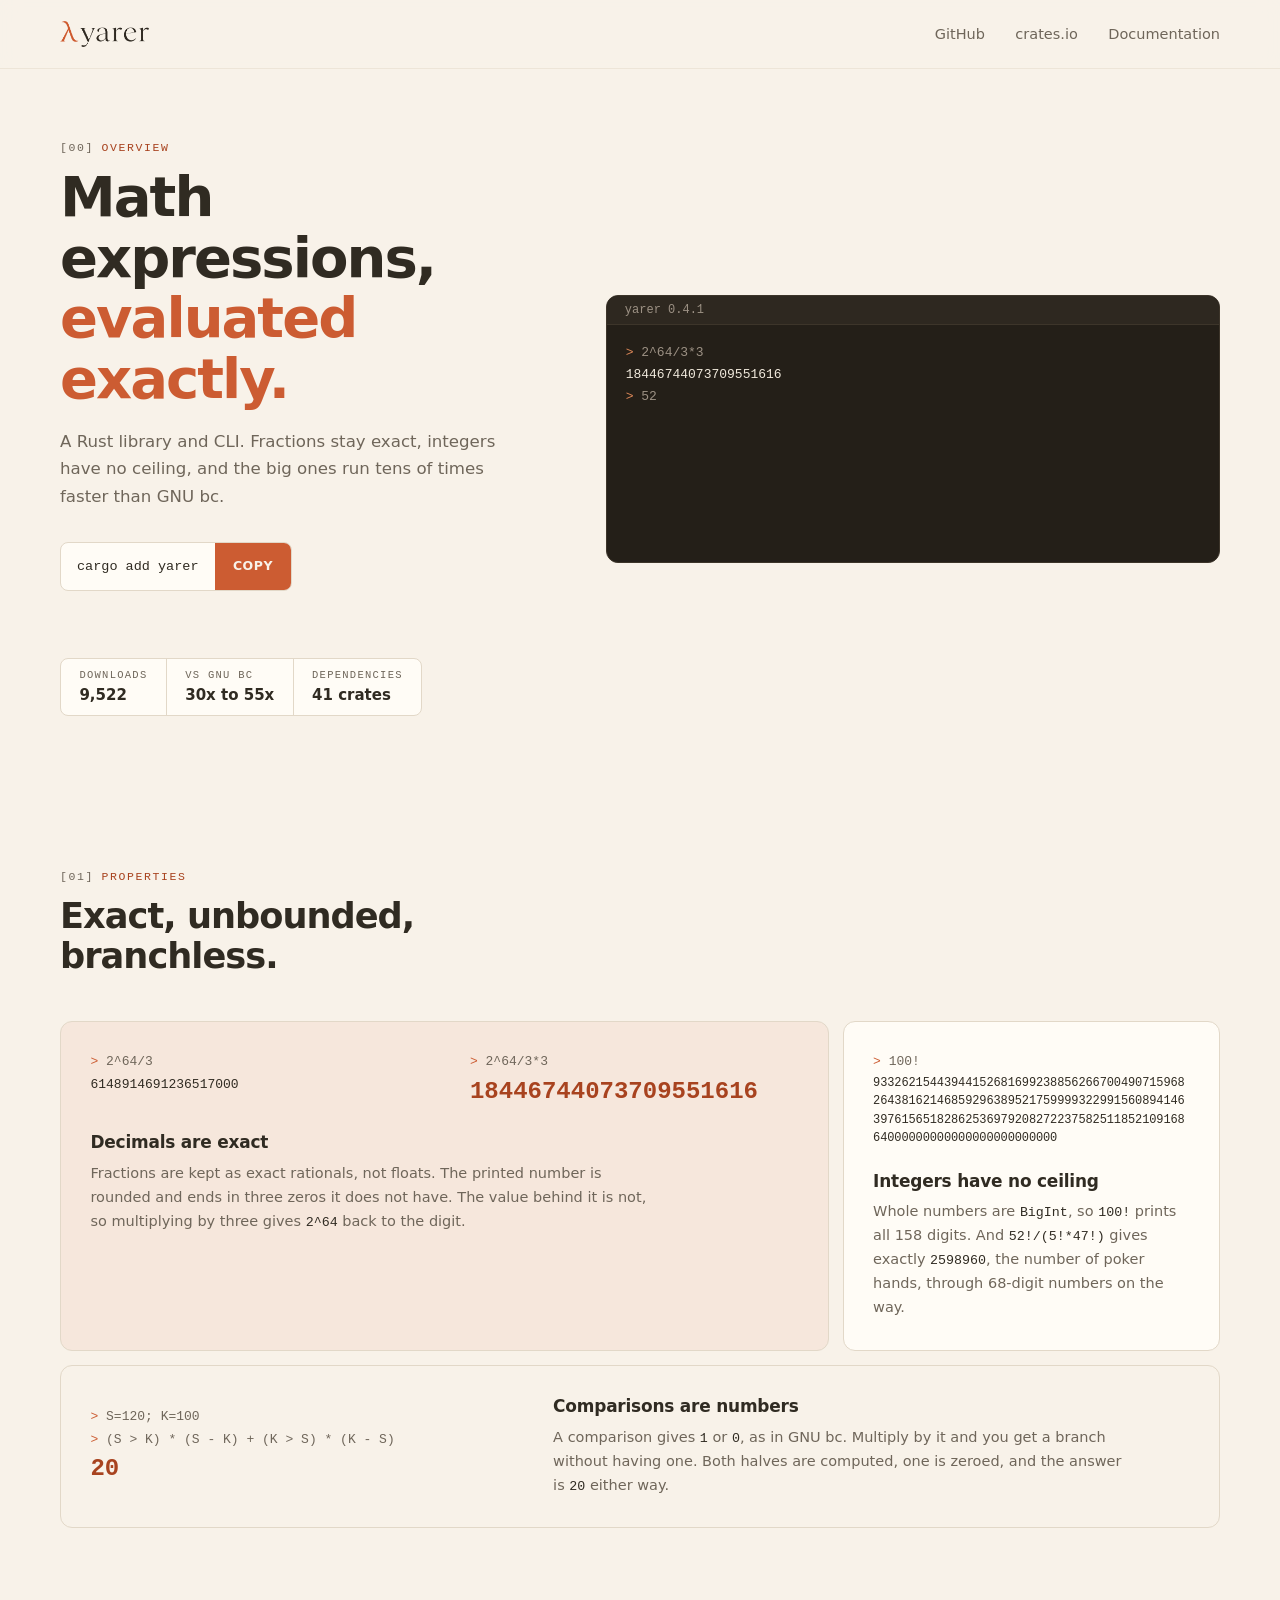
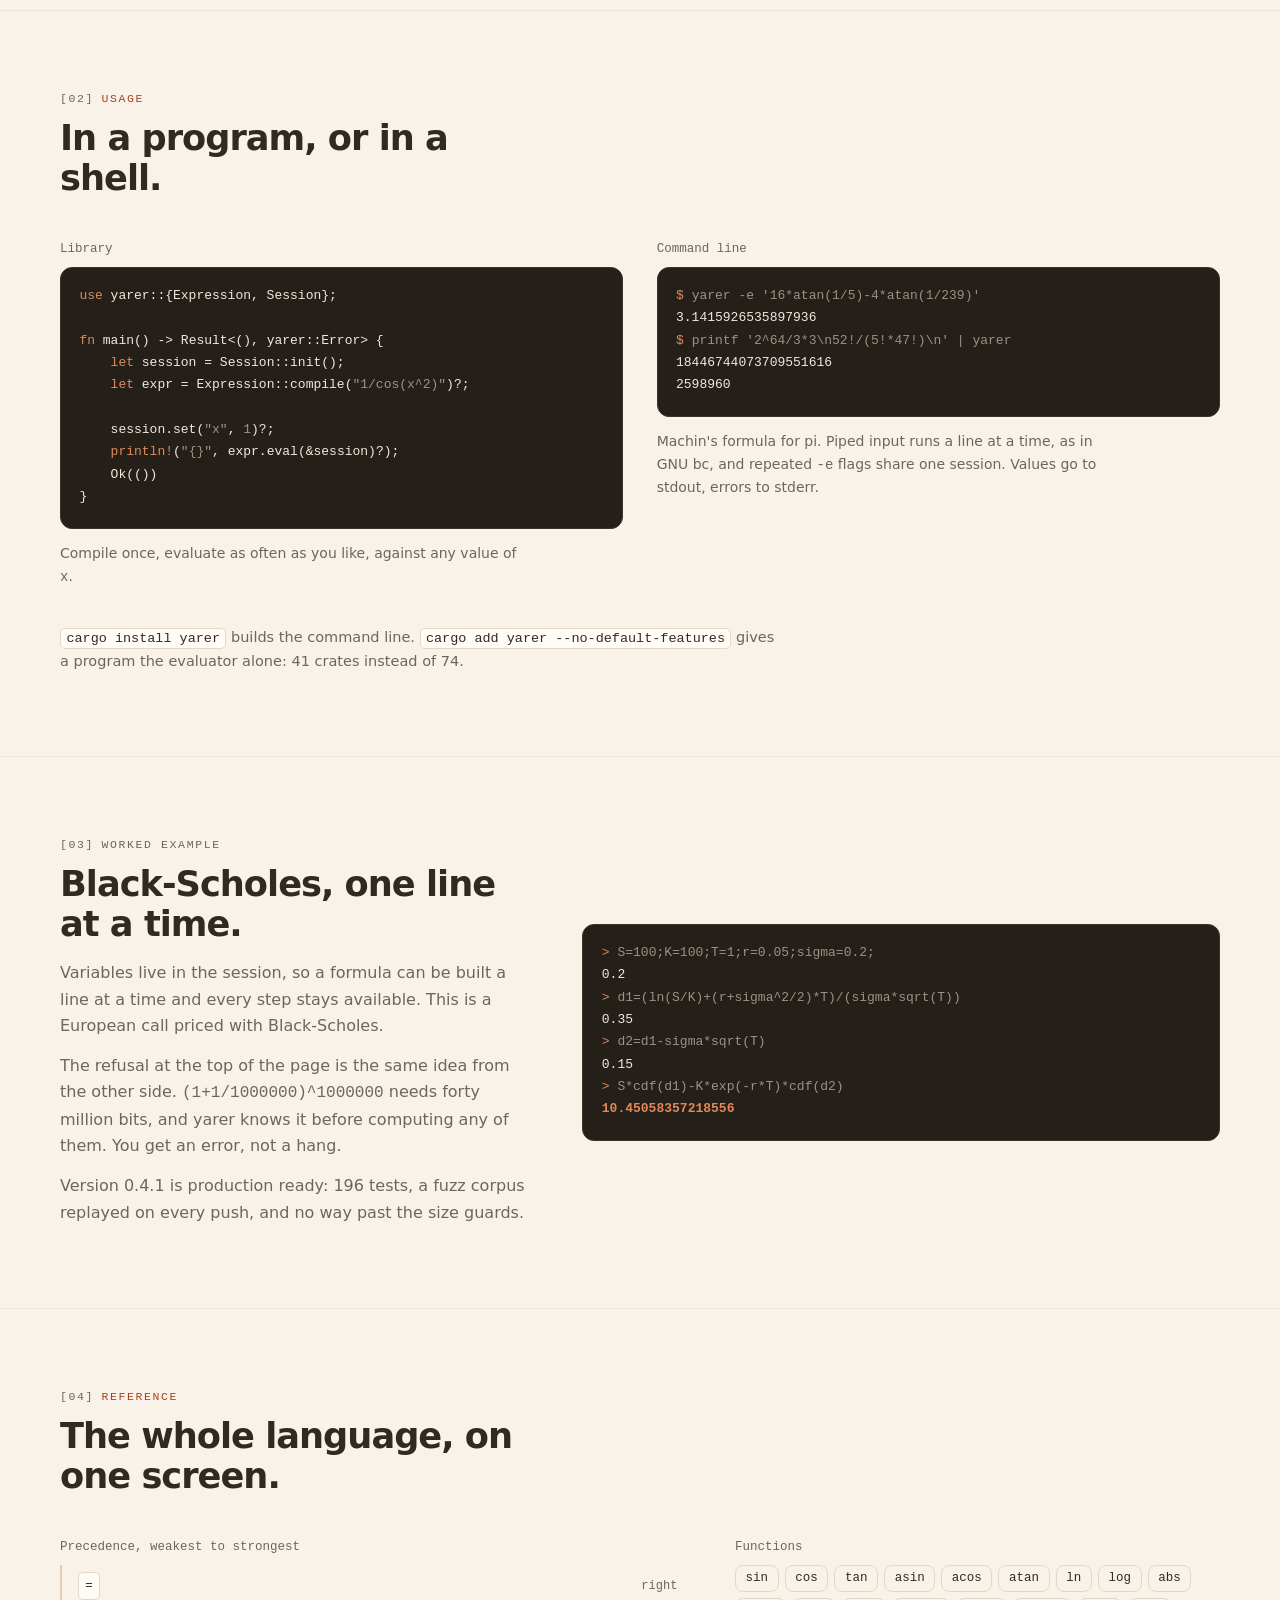
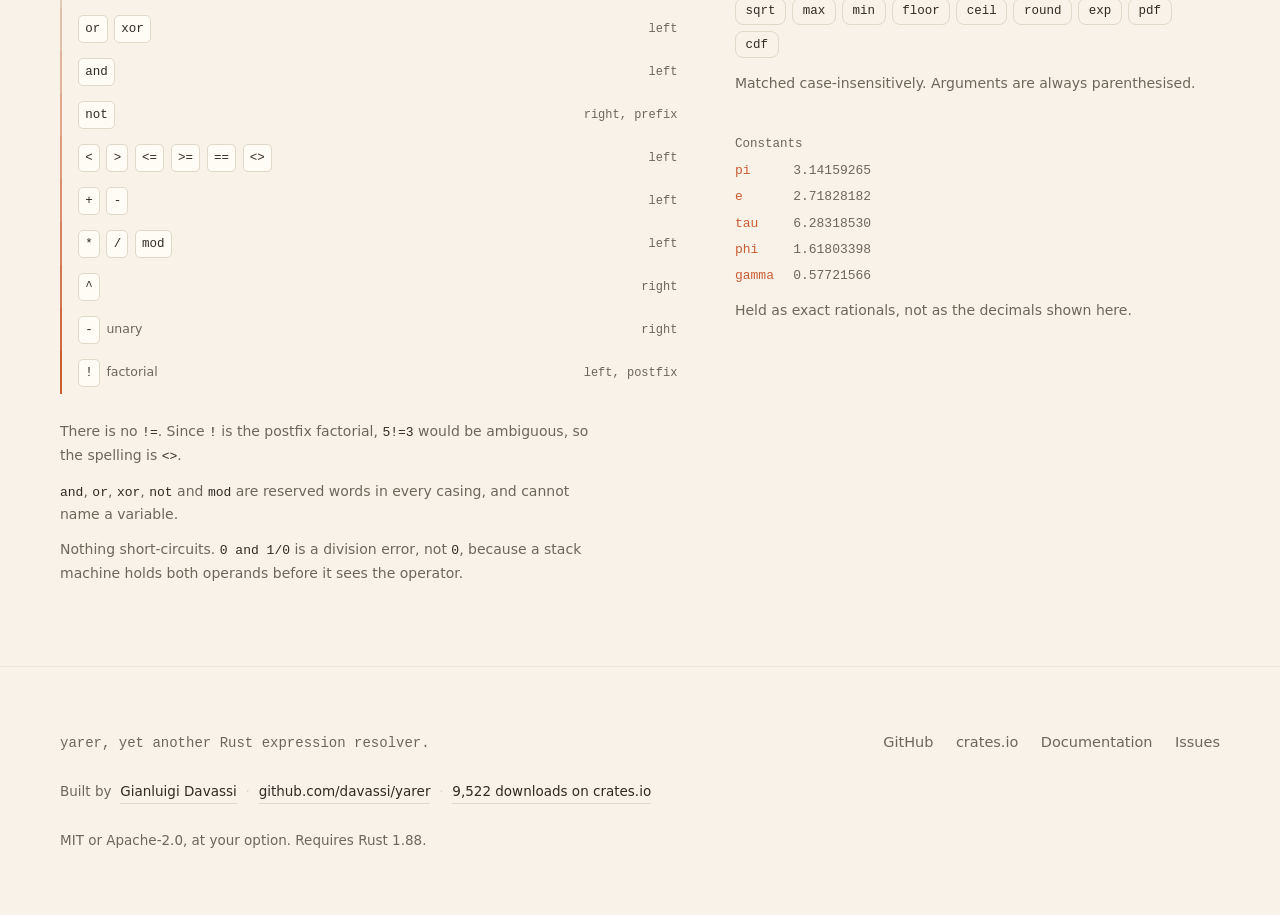
==== index.html @ 550a0038 "The landing page, on its own branch A single static page for yarer: no build step, no package manage" ====
<!doctype html>
<html lang="en">
<head>
<meta charset="utf-8">
<meta name="viewport" content="width=device-width, initial-scale=1">
<title>yarer - math expressions, evaluated exactly</title>
<meta name="description" content="yarer is a Rust library and CLI for evaluating mathematical expressions. Decimals are exact rationals, integers are unbounded, and every error carries the position of the token that broke.">
<meta name="color-scheme" content="light">

<link rel="canonical" href="https://davassi.github.io/yarer/">
<meta property="og:type" content="website">
<meta property="og:site_name" content="yarer">
<meta property="og:url" content="https://davassi.github.io/yarer/">
<meta property="og:title" content="yarer - math expressions, evaluated exactly">
<meta property="og:description" content="A Rust library and CLI for mathematical expressions. Exact rationals, unbounded integers, and tens of times faster than GNU bc on the big ones.">
<meta property="og:image" content="https://davassi.github.io/yarer/og.png">
<meta property="og:image:width" content="1200">
<meta property="og:image:height" content="630">
<meta property="og:image:alt" content="yarer: math expressions, evaluated exactly. A terminal showing 2^64/3*3 answering 18446744073709551616.">
<meta name="twitter:card" content="summary_large_image">
<meta name="twitter:image" content="https://davassi.github.io/yarer/og.png">

<link rel="icon" href="data:image/svg+xml,%3Csvg xmlns='http://www.w3.org/2000/svg' viewBox='0 0 32 32'%3E%3Crect width='32' height='32' rx='7' fill='%23f8f2e9'/%3E%3Ctext x='16' y='24' font-family='Georgia,serif' font-size='24' fill='%23cc5c32' text-anchor='middle'%3E%CE%BB%3C/text%3E%3C/svg%3E">
<link rel="stylesheet" href="style.css">
</head>
<body>

<a class="skip" href="#main">Skip to content</a>

<header class="nav">
  <div class="shell nav__inner">
    <a class="nav__mark" href="#main"><img src="[data-uri]" alt="yarer" width="327" height="96"></a>
    <nav class="nav__links" aria-label="Project links">
      <a href="https://github.com/davassi/yarer">GitHub</a>
      <a class="nav__crates" href="https://crates.io/crates/yarer">crates.io</a>
      <a href="https://docs.rs/yarer">Documentation</a>
    </nav>
  </div>
</header>

<main id="main">

  <!-- ── Hero: asymmetric split, copy left, live transcript right ───────── -->
  <section class="hero">
    <div class="shell hero__inner">
      <div class="hero__copy">
        <p class="eyebrow"><span class="eyebrow__i">[00]</span>Overview</p>
        <h1>Math expressions,<br><span class="h1__accent">evaluated exactly.</span></h1>
        <p class="lede">A Rust library and CLI. Fractions stay exact, integers have no ceiling,
          and the big ones run tens of times faster than GNU bc.</p>

        <div class="install">
          <code class="install__cmd" id="install-cmd">cargo add yarer</code>
          <button class="install__copy" type="button" data-copy="#install-cmd">Copy</button>
        </div>
        <p class="install__status" role="status" data-copy-status></p>

        <dl class="stats">
          <div class="stat">
            <dt>Downloads</dt>
            <dd>9,522</dd>
          </div>
          <div class="stat">
            <dt>vs GNU bc</dt>
            <dd>30x to 55x</dd>
          </div>
          <div class="stat">
            <dt>Dependencies</dt>
            <dd>41 crates</dd>
          </div>
        </dl>
      </div>

      <div class="hero__demo">
        <div class="term" data-term>
          <div class="term__bar">
            <span class="term__name">yarer 0.4.1</span>
            <button class="term__replay" type="button" data-term-replay hidden>Replay</button>
          </div>
          <pre class="term__body"><code
><span class="ln ln--in">2^64/3*3</span>
<span class="ln ln--out">18446744073709551616</span>
<span class="ln ln--in">52!/(5!*47!)</span>
<span class="ln ln--out">2598960</span>
<span class="ln ln--in">(1+1/1000000)^1000000</span>
<span class="ln ln--out ln--err">Eval error: the result would need about 40000000 bits, over the size limit of 1048576 bits</span>
<span class="ln ln--out">  (1+1/1000000)^1000000</span>
<span class="ln ln--out ln--caret">               ^</span></code></pre>
        </div>
      </div>
    </div>
  </section>

  <!-- ── Properties: asymmetric bento, 3 cells, 3 different treatments ──── -->
  <section class="band props">
    <div class="shell">
      <p class="eyebrow"><span class="eyebrow__i">[01]</span>Properties</p>
      <h2 class="h2">Exact, unbounded, branchless.</h2>

      <div class="bento">
        <article class="cell cell--wide">
          <div class="cell__display cell__display--split">
            <div>
              <span class="expr">2^64/3</span>
              <span class="ret">6148914691236517000</span>
            </div>
            <div>
              <span class="expr">2^64/3*3</span>
              <span class="ret ret--hit">18446744073709551616</span>
            </div>
          </div>
          <h3>Decimals are exact</h3>
          <p>Fractions are kept as exact rationals, not floats. The printed number is
            rounded and ends in three zeros it does not have. The value behind it is not, so
            multiplying by three gives <code>2^64</code> back to the digit.</p>
        </article>

        <article class="cell cell--digits">
          <div class="cell__display">
            <span class="expr">100!</span>
            <span class="ret ret--flow">93326215443944152681699238856266700490715968264381621468592963895217599993229915608941463976156518286253697920827223758251185210916864000000000000000000000000</span>
          </div>
          <h3>Integers have no ceiling</h3>
          <p>Whole numbers are <code>BigInt</code>, so <code>100!</code> prints all 158
            digits. And <code>52!/(5!*47!)</code> gives exactly <code>2598960</code>, the
            number of poker hands, through 68-digit numbers on the way.</p>
        </article>

        <article class="cell cell--mask">
          <div class="cell__display">
            <span class="expr">S=120; K=100</span>
            <span class="expr">(S &gt; K) * (S - K) + (K &gt; S) * (K - S)</span>
            <span class="ret ret--hit">20</span>
          </div>
          <div class="cell__text">
            <h3>Comparisons are numbers</h3>
            <p>A comparison gives <code>1</code> or <code>0</code>, as in GNU bc. Multiply by
              it and you get a branch without having one. Both halves are computed, one is
              zeroed, and the answer is <code>20</code> either way.</p>
          </div>
        </article>
      </div>
    </div>
  </section>

  <!-- ── Usage: two code panes, library and shell ───────────────────────── -->
  <section class="band use">
    <div class="shell">
      <p class="eyebrow"><span class="eyebrow__i">[02]</span>Usage</p>
      <h2 class="h2">In a program, or in a shell.</h2>

      <div class="panes">
        <div class="pane">
          <p class="pane__label">Library</p>
<pre class="code"><code><span class="k">use</span> yarer::{Expression, Session};

<span class="k">fn</span> <span class="fn">main</span>() -&gt; Result&lt;(), yarer::Error&gt; {
    <span class="k">let</span> session = Session::init();
    <span class="k">let</span> expr = Expression::compile(<span class="s">"1/cos(x^2)"</span>)?;

    session.set(<span class="s">"x"</span>, <span class="n">1</span>)?;
    <span class="m">println!</span>(<span class="s">"{}"</span>, expr.eval(&amp;session)?);
    Ok(())
}</code></pre>
          <p class="pane__note">Compile once, evaluate as often as you like, against any
            value of <code>x</code>.</p>
        </div>

        <div class="pane">
          <p class="pane__label">Command line</p>
<pre class="code code--shell"><code><span class="ln ln--cmd">yarer -e '16*atan(1/5)-4*atan(1/239)'</span>
<span class="ln ln--out">3.1415926535897936</span>
<span class="ln ln--cmd">printf '2^64/3*3\n52!/(5!*47!)\n' | yarer</span>
<span class="ln ln--out">18446744073709551616</span>
<span class="ln ln--out">2598960</span></code></pre>
          <p class="pane__note">Machin's formula for pi. Piped input runs a line at a time,
            as in GNU bc, and repeated <code>-e</code> flags share one session. Values go to
            stdout, errors to stderr.</p>
        </div>
      </div>

      <p class="use__install">
        <code>cargo install yarer</code> builds the command line.
        <code>cargo add yarer --no-default-features</code> gives a program the evaluator alone:
        41 crates instead of 74.
      </p>
    </div>
  </section>

  <!-- ── Proof: full-width band, one worked example ─────────────────────── -->
  <section class="band proof">
    <div class="shell proof__inner">
      <div class="proof__copy">
        <p class="eyebrow"><span class="eyebrow__i">[03]</span>Worked example</p>
        <h2 class="h2">Black-Scholes, one line at a time.</h2>
        <p>Variables live in the session, so a formula can be built a line at a time and
          every step stays available. This is a European call priced with Black-Scholes.</p>
        <p>The refusal at the top of the page is the same idea from the other side.
          <code>(1+1/1000000)^1000000</code> needs forty million bits, and yarer knows it
          before computing any of them. You get an error, not a hang.</p>
        <p>Version 0.4.1 is production ready: 196 tests, a fuzz corpus replayed on every push,
          and no way past the size guards.</p>
      </div>
<pre class="code code--term proof__term"><code><span class="ln ln--in ln--static">S=100;K=100;T=1;r=0.05;sigma=0.2;</span>
<span class="ln ln--out">0.2</span>
<span class="ln ln--in ln--static">d1=(ln(S/K)+(r+sigma^2/2)*T)/(sigma*sqrt(T))</span>
<span class="ln ln--out">0.35</span>
<span class="ln ln--in ln--static">d2=d1-sigma*sqrt(T)</span>
<span class="ln ln--out">0.15</span>
<span class="ln ln--in ln--static">S*cdf(d1)-K*exp(-r*T)*cdf(d2)</span>
<span class="ln ln--out ln--hit">10.45058357218556</span></code></pre>
    </div>
  </section>

  <!-- ── Reference: precedence ladder + glyph sets ──────────────────────── -->
  <section class="band ref">
    <div class="shell">
      <p class="eyebrow"><span class="eyebrow__i">[04]</span>Reference</p>
      <h2 class="h2">The whole language, on one screen.</h2>

      <div class="ref__grid">
        <div class="ref__ladder">
          <p class="pane__label">Precedence, weakest to strongest</p>
          <ol class="ladder">
            <li style="--t:.10"><span class="ops"><code>=</code></span><span class="assoc">right</span></li>
            <li style="--t:.20"><span class="ops"><code>or</code><code>xor</code></span><span class="assoc">left</span></li>
            <li style="--t:.30"><span class="ops"><code>and</code></span><span class="assoc">left</span></li>
            <li style="--t:.40"><span class="ops"><code>not</code></span><span class="assoc">right, prefix</span></li>
            <li style="--t:.50"><span class="ops"><code>&lt;</code><code>&gt;</code><code>&lt;=</code><code>&gt;=</code><code>==</code><code>&lt;&gt;</code></span><span class="assoc">left</span></li>
            <li style="--t:.60"><span class="ops"><code>+</code><code>-</code></span><span class="assoc">left</span></li>
            <li style="--t:.70"><span class="ops"><code>*</code><code>/</code><code>mod</code></span><span class="assoc">left</span></li>
            <li style="--t:.80"><span class="ops"><code>^</code></span><span class="assoc">right</span></li>
            <li style="--t:.90"><span class="ops"><code>-</code> <span class="ops__gloss">unary</span></span><span class="assoc">right</span></li>
            <li style="--t:1"><span class="ops"><code>!</code> <span class="ops__gloss">factorial</span></span><span class="assoc">left, postfix</span></li>
          </ol>
          <ul class="notes">
            <li>There is no <code>!=</code>. Since <code>!</code> is the postfix factorial,
              <code>5!=3</code> would be ambiguous, so the spelling is <code>&lt;&gt;</code>.</li>
            <li><code>and</code>, <code>or</code>, <code>xor</code>, <code>not</code> and
              <code>mod</code> are reserved words in every casing, and cannot name a variable.</li>
            <li>Nothing short-circuits. <code>0 and 1/0</code> is a division error, not
              <code>0</code>, because a stack machine holds both operands before it sees the
              operator.</li>
          </ul>
        </div>

        <div class="ref__sets">
          <div>
            <p class="pane__label">Functions</p>
            <ul class="chips">
              <li>sin</li><li>cos</li><li>tan</li><li>asin</li><li>acos</li><li>atan</li>
              <li>ln</li><li>log</li><li>abs</li><li>sqrt</li><li>max</li><li>min</li>
              <li>floor</li><li>ceil</li><li>round</li><li>exp</li><li>pdf</li><li>cdf</li>
            </ul>
            <p class="pane__note">Matched case-insensitively. Arguments are always parenthesised.</p>
          </div>
          <div>
            <p class="pane__label">Constants</p>
            <dl class="consts">
              <dt>pi</dt><dd>3.14159265</dd>
              <dt>e</dt><dd>2.71828182</dd>
              <dt>tau</dt><dd>6.28318530</dd>
              <dt>phi</dt><dd>1.61803398</dd>
              <dt>gamma</dt><dd>0.57721566</dd>
            </dl>
            <p class="pane__note">Held as exact rationals, not as the decimals shown here.</p>
          </div>
        </div>
      </div>
    </div>
  </section>

</main>

<footer class="foot">
  <div class="shell foot__inner">
    <p class="foot__lead">yarer, yet another Rust expression resolver.</p>
    <nav class="foot__links" aria-label="Footer links">
      <a href="https://github.com/davassi/yarer">GitHub</a>
      <a href="https://crates.io/crates/yarer">crates.io</a>
      <a href="https://docs.rs/yarer">Documentation</a>
      <a href="https://github.com/davassi/yarer/issues">Issues</a>
    </nav>
    <p class="foot__meta">
      Built by <a href="https://github.com/davassi" rel="author">Gianluigi Davassi</a>
      <span class="foot__dot" aria-hidden="true">&middot;</span>
      <a href="https://github.com/davassi/yarer">github.com/davassi/yarer</a>
      <span class="foot__dot" aria-hidden="true">&middot;</span>
      <a href="https://crates.io/crates/yarer">9,522 downloads on crates.io</a>
    </p>
    <p class="foot__legal">MIT or Apache-2.0, at your option. Requires Rust 1.88.</p>
  </div>
</footer>

<script src="repl.js" defer></script>
</body>
</html>
---- style.css ----
/* ==========================================================================
   yarer landing page
   Light, one accent, system typefaces. No build step, no network requests.
   The page commits to one look rather than following the reader's system: the
   terminal is meant to be the only dark surface on it, and that reading is
   lost the moment the page around it can go dark too.
   ========================================================================== */

:root {
  color-scheme: light;

  /* Taken from the wordmark, not chosen next to it: the cream, the ink and the
     orange below are the three colours sampled out of the logo file. */
  --bg:        #f8f2e9;
  --surface:   #fffcf6;
  --surface-2: #f0e9dc;
  --line:      #e2d8c8;
  --line-soft: #ede5d8;
  --ink:       #302b22;
  --ink-2:     #6f665a;

  /* The lambda's orange reaches 3.6:1 on that cream. That is enough for display
     type and for a mark, and not enough for anything set small, so small accent
     text uses a darkened version of the same hue at 5.4:1 instead. */
  --accent:      #cc5c32;
  --accent-text: #a8431f;
  --accent-ink:  #f8f2e9;
  --accent-wash: rgb(204 92 50 / .07);

  /* The terminal is the one dark island on a light page. It keeps its own set
     of the same token names, scoped to the blocks below, so every rule that
     already reads var(--ink) or var(--accent) follows it in without being
     rewritten. Inside a terminal the accent is warm rather than red: red type
     on a dark ground is hard to read, and the two never appear together. */
  --term-bg:     #241f18;
  --term-bar:    #2e2820;
  --term-line:   #3d352a;
  --term-ink:    #f0e9dc;
  --term-ink-2:  #9c9184;
  --term-accent: #e08a5a;

  /* One radius rule for the page: panels 12px, controls 8px. Nothing else. */
  --r-panel:   12px;
  --r-control: 8px;

  --sans: ui-sans-serif, system-ui, -apple-system, "Segoe UI", Roboto,
          "Helvetica Neue", Arial, sans-serif;
  --mono: ui-monospace, SFMono-Regular, "SF Mono", "JetBrains Mono",
          "Fira Code", Menlo, Consolas, "Liberation Mono", monospace;

  --nav-h: 68px;
}

/* Scoped inversion. Redefining the page tokens on these blocks is what makes
   every rule inside them dark without a single one of them naming a colour. */
.term,
.code {
  --surface:   var(--term-bg);
  --surface-2: var(--term-bar);
  --line:      var(--term-line);
  --line-soft: var(--term-line);
  --ink:       var(--term-ink);
  --ink-2:     var(--term-ink-2);
  --accent:      var(--term-accent);
  --accent-text: var(--term-accent);
}

*, *::before, *::after { box-sizing: border-box; }

html { -webkit-text-size-adjust: 100%; }

body {
  margin: 0;
  background: var(--bg);
  color: var(--ink);
  font: 400 16px/1.65 var(--sans);
  -webkit-font-smoothing: antialiased;
  text-rendering: optimizeLegibility;
}

a { color: inherit; }

code { font-family: var(--mono); }

:focus-visible {
  outline: 2px solid var(--accent);
  outline-offset: 3px;
  border-radius: 3px;
}

.skip {
  position: absolute;
  left: -9999px;
  top: 0;
  z-index: 10;
  padding: .7rem 1rem;
  background: var(--accent-text);
  color: var(--accent-ink);
  font: 600 14px/1 var(--sans);
  text-decoration: none;
}
.skip:focus { left: 0; }

.shell {
  width: min(1160px, 100% - 2 * clamp(20px, 5vw, 48px));
  margin-inline: auto;
}

/* ── Navigation ───────────────────────────────────────────────────────────
   One line at every width, capped well under the 80px ceiling. */

.nav {
  position: sticky;
  top: 0;
  z-index: 5;
  background: color-mix(in srgb, var(--bg) 88%, transparent);
  backdrop-filter: blur(10px);
  border-bottom: 1px solid var(--line-soft);
}

.nav__inner {
  height: var(--nav-h);
  display: flex;
  align-items: center;
  justify-content: space-between;
  gap: 1.5rem;
}

/* The wordmark, inline as a 3KB indexed PNG rather than a request. Rendered at
   three times its display height so it stays sharp on a dense screen, and the
   only image on the page. */
.nav__mark {
  display: inline-flex;
  align-items: center;
  text-decoration: none;
}
.nav__mark img {
  display: block;
  height: 26px;
  width: auto;
}

.nav__links {
  display: flex;
  gap: clamp(.9rem, 2.4vw, 1.9rem);
  font: 400 14.5px/1 var(--sans);
  white-space: nowrap;
}

.nav__links a {
  color: var(--ink-2);
  text-decoration: none;
  transition: color .18s ease;
}
.nav__links a:hover { color: var(--ink); }

/* ── Hero ─────────────────────────────────────────────────────────────────
   Asymmetric split: the argument on the left, the proof of it on the right. */

.hero { padding-block: clamp(40px, 5.4vw, 68px) clamp(48px, 6.4vw, 84px); }

.hero__inner {
  display: grid;
  gap: clamp(36px, 5vw, 64px);
  align-items: center;
  grid-template-columns: minmax(0, 1fr);
}

.hero h1 {
  margin: 0;
  font: 600 clamp(2.1rem, 5.2vw, 3.5rem)/1.08 var(--sans);
  letter-spacing: -.035em;
}

.lede {
  margin: 1.15rem 0 0;
  max-width: 44ch;
  color: var(--ink-2);
  font-size: clamp(1rem, 1.3vw, 1.12rem);
}

.install {
  display: inline-flex;
  align-items: stretch;
  margin-top: 2rem;
  background: var(--surface);
  border: 1px solid var(--line);
  border-radius: var(--r-control);
  overflow: hidden;
}

.install__cmd {
  display: flex;
  align-items: center;
  padding: .78rem 1rem;
  font-size: 13.5px;
  white-space: nowrap;
}

.install__copy {
  border: 0;
  padding: 0 1.15rem;
  background: var(--accent);
  color: var(--accent-ink);
  font: 600 12.5px/1 var(--sans);
  letter-spacing: .04em;
  text-transform: uppercase;
  cursor: pointer;
  transition: filter .18s ease;
}
.install__copy:hover { filter: brightness(1.08); }
.install__copy:active { transform: translateY(1px); }

.install__status {
  min-height: 1.4em;
  margin: .55rem 0 0;
  color: var(--ink-2);
  font-size: 13px;
}

/* ── Terminal ─────────────────────────────────────────────────────────────
   Real text in a <pre>, not an image and not a mock: every output below was
   produced by the yarer 0.3.0 binary. See README for how to re-capture. */

/* Three numbers under the install line. Label above value, the way the
   reference site sets its own, so the eye reads the category first. */
.stats {
  display: flex;
  flex-wrap: wrap;
  gap: 0;
  margin: clamp(28px, 3.4vw, 40px) 0 0;
  border: 1px solid var(--line);
  border-radius: var(--r-control);
  overflow: hidden;
  width: fit-content;
  background: var(--surface);
}
.stat { padding: .7rem 1.15rem .75rem; border-left: 1px solid var(--line); }
.stat:first-child { border-left: 0; }
.stat dt {
  font: 500 10.5px/1 var(--mono);
  letter-spacing: .12em;
  text-transform: uppercase;
  color: var(--ink-2);
}
.stat dd { margin: .42rem 0 0; font: 600 15px/1 var(--sans); color: var(--ink); }

.term {
  border: 1px solid var(--line);
  border-radius: var(--r-panel);
  background: var(--surface);
  overflow: hidden;
}

.term__bar {
  display: flex;
  align-items: center;
  justify-content: space-between;
  gap: 1rem;
  padding: .5rem .75rem .5rem 1.1rem;
  background: var(--surface-2);
  border-bottom: 1px solid var(--line-soft);
}

.term__name {
  font: 400 12px/1 var(--mono);
  color: var(--ink-2);
}

.term__replay {
  border: 1px solid var(--line);
  border-radius: var(--r-control);
  padding: .35rem .7rem;
  background: transparent;
  color: var(--ink-2);
  font: 500 11.5px/1 var(--sans);
  letter-spacing: .03em;
  cursor: pointer;
  transition: color .18s ease, border-color .18s ease;
}
.term__replay:hover { color: var(--ink); border-color: var(--ink-2); }

.term__body,
.code {
  margin: 0;
  padding: 1.05rem 1.15rem 1.2rem;
  font: 400 13px/1.72 var(--mono);
  overflow-wrap: anywhere;
}

/* Inside a <pre> the newline between two line spans is preserved and renders
   as a second break on top of the one each block-level .ln already produces.
   Handing whitespace control down one level fixes it: between block boxes a
   whitespace-only text node produces no line box at all, while pre-wrap on the
   line itself keeps the leading spaces the caret diagram depends on and still
   lets a long line wrap, which plain `pre` would not. */
.term__body,
.code--term,
.code--shell { white-space: normal; }

.ln { display: block; white-space: pre-wrap; }
.ln--in { color: var(--ink-2); }
.ln--in::before { content: "> "; color: var(--accent); }
.ln--out { color: var(--ink); }

/* A shell block is a level up from the REPL: the sigil says which prompt the
   reader is looking at, and nothing else changes. */
.ln--cmd { color: var(--ink-2); }
.ln--cmd::before { content: "$ "; color: var(--accent); }

/* A diagnostic is one unit — message, echo, caret — so the message takes the
   same accent the caret already had rather than a second hue the page does
   not otherwise own. Weight is what separates it from an answer worth
   pointing at. */
.ln--err { color: var(--accent); }
.ln--caret,
.ln--hit { color: var(--accent); font-weight: 600; }

/* Typing mechanics. Untyped text keeps its box (visibility, not display), so
   the terminal's height is constant by construction: no measurement, no CLS,
   and no JavaScript at all still leaves the full transcript readable. */
.ln.is-hidden { visibility: hidden; }
.term.is-playing .ln .rest { visibility: hidden; }

.ln.is-typing .typed::after {
  content: "";
  display: inline-block;
  width: 0;                    /* zero-width: the caret is drawn by a shadow, */
  height: 1em;                 /* so it can never reflow the line it sits in */
  vertical-align: -.16em;
  box-shadow: .3em 0 0 0 var(--accent);
  animation: caret 1s steps(1) infinite;
}

@keyframes caret { 0%, 50% { opacity: 1; } 50.01%, 100% { opacity: 0; } }

/* ── Section rhythm ───────────────────────────────────────────────────────
   Hairlines separate sections, never individual rows. */

.band { padding-block: clamp(52px, 6.4vw, 92px); }
.band + .band { border-top: 1px solid var(--line-soft); }

/* Section eyebrows. The bracketed index is a reading aid rather than
   decoration: it tells a reader how far down a long single page they are
   without making them look at a scrollbar. */
.eyebrow {
  margin: 0 0 .85rem;
  font: 500 11.5px/1 var(--mono);
  letter-spacing: .14em;
  text-transform: uppercase;
  color: var(--accent-text);
}
.eyebrow__i { color: var(--ink-2); margin-right: .65em; }

.h1__accent { color: var(--accent); }

.h2 {
  margin: 0 0 clamp(28px, 3.5vw, 48px);
  font: 600 clamp(1.5rem, 3.1vw, 2.2rem)/1.14 var(--sans);
  letter-spacing: -.028em;
  max-width: 20ch;
}

.pane__label {
  margin: 0 0 .7rem;
  color: var(--ink-2);
  font: 400 12.5px/1 var(--mono);
}

.pane__note {
  margin: .85rem 0 0;
  max-width: 52ch;
  color: var(--ink-2);
  font-size: 14px;
  line-height: 1.6;
}

/* ── Properties bento ─────────────────────────────────────────────────────
   Three items, three cells, three distinct treatments. Nothing repeats. */

/* Every track below is minmax(0, ...) rather than a bare fr. `1fr` expands to
   minmax(auto, 1fr), and that `auto` floor is the content's min-content width:
   a 111-digit integer and an unbroken line of Rust have no break opportunity,
   so they push the track past the viewport and defeat both the overflow-x on
   the <pre> and the narrow-viewport rules further down. Flooring the track at
   zero is what lets those two mechanisms do their job. */
.bento {
  display: grid;
  gap: 14px;
  grid-template-columns: repeat(3, minmax(0, 1fr));
}

.cell {
  border: 1px solid var(--line);
  border-radius: var(--r-panel);
  padding: clamp(20px, 2.3vw, 30px);
}

.cell--wide   { grid-column: 1 / 3; background: var(--accent-wash); }
.cell--digits { grid-column: 3 / 4; background: var(--surface); }
.cell--mask   { grid-column: 1 / 4; }

.cell h3 {
  margin: 1.35rem 0 .55rem;
  font: 600 1.06rem/1.3 var(--sans);
  letter-spacing: -.012em;
}

.cell p {
  margin: 0;
  max-width: 62ch;
  color: var(--ink-2);
  font-size: 14.5px;
}

.cell p code {
  color: var(--ink);
  font-size: .92em;
}

.cell__display {
  font: 400 13px/1.7 var(--mono);
  overflow-wrap: anywhere;      /* the long integer has to be allowed to break */
}

.cell__display--split {
  display: grid;
  gap: 1.1rem clamp(20px, 4vw, 56px);
  grid-template-columns: repeat(auto-fit, minmax(min(220px, 100%), 1fr));
}

.expr, .ret { display: block; }
.expr { color: var(--ink-2); }
.expr::before { content: "> "; color: var(--accent); }
.ret { color: var(--ink); }
.ret--hit { color: var(--accent-text); font-size: 1.5rem; font-weight: 600; line-height: 1.5; }
.ret--flow { color: var(--ink); font-size: 12px; line-height: 1.55; letter-spacing: -.01em; }

/* Two columns need two children. The heading and its body are wrapped so the
   text travels as one block, otherwise the paragraph becomes a third grid item
   and drops onto a row of its own underneath the display. */
.cell--mask { display: grid; gap: clamp(20px, 3vw, 44px);
              grid-template-columns: minmax(0, 1fr); }

.cell__text h3 { margin-top: 0; }

/* ── Usage panes ──────────────────────────────────────────────────────────
   Side-by-side code, a layout family used exactly once on the page. */

.panes {
  display: grid;
  gap: clamp(20px, 2.6vw, 34px);
  grid-template-columns: minmax(0, 1fr);
}

.code {
  background: var(--surface);
  border: 1px solid var(--line);
  border-radius: var(--r-panel);
  overflow-x: auto;
  color: var(--ink);
}

.code--term,
.code--shell { overflow-wrap: anywhere; }

/* Two tokens only. Anything more turns a code sample into a colour test. */
.k, .m { color: var(--accent); }
.s, .n { color: var(--ink-2); }
.fn    { color: var(--ink); }

.use__install {
  margin: clamp(24px, 3vw, 38px) 0 0;
  max-width: 78ch;
  color: var(--ink-2);
  font-size: 14.5px;
}
.use__install code {
  color: var(--ink);
  font-size: .93em;
  padding: .12em .4em;
  background: var(--surface);
  border: 1px solid var(--line);
  border-radius: 5px;
}

/* ── Worked example ───────────────────────────────────────────────────────
   Full-width band, prose beside a single unbroken session. */

.proof__inner { display: grid; gap: clamp(28px, 4vw, 56px); align-items: center;
                grid-template-columns: minmax(0, 1fr); }
.proof__copy p { margin: 0 0 .85rem; max-width: 46ch; color: var(--ink-2); }
.proof__copy p:last-child { margin-bottom: 0; }
.proof__copy .h2 { margin-bottom: 1rem; }
.proof__term { align-self: center; }

/* ── Reference ────────────────────────────────────────────────────────────
   A precedence ladder, not a ten-row table with a hairline under every row.
   The left rail deepens toward the accent as binding gets tighter. */

.ref__grid { display: grid; gap: clamp(36px, 4.5vw, 68px);
              grid-template-columns: minmax(0, 1fr); }

.ladder { list-style: none; margin: 0; padding: 0; }

.ladder li {
  display: flex;
  align-items: center;
  justify-content: space-between;
  gap: 1.2rem;
  padding: .48rem 0 .48rem 1rem;
  border-left: 2px solid var(--line);
  border-left-color: color-mix(in oklab,
                     var(--accent) calc(var(--t) * 100%), var(--line));
}

.ops { display: flex; flex-wrap: wrap; align-items: baseline; gap: .4rem; }

.ops code {
  padding: .2em .5em;
  background: var(--surface);
  border: 1px solid var(--line);
  border-radius: 5px;
  font-size: 12.5px;
}

.ops__gloss { color: var(--ink-2); font-size: 12.5px; }

.assoc {
  color: var(--ink-2);
  font: 400 12px/1 var(--mono);
  white-space: nowrap;
}

.notes {
  margin: 1.6rem 0 0;
  padding: 0;
  list-style: none;
  display: grid;
  gap: .75rem;
  max-width: 62ch;
  color: var(--ink-2);
  font-size: 14px;
  line-height: 1.6;
}
.notes code { color: var(--ink); font-size: .93em; }

.ref__sets { display: grid; gap: clamp(28px, 3.5vw, 44px); align-content: start;
              grid-template-columns: minmax(0, 1fr); }

.chips {
  display: flex;
  flex-wrap: wrap;
  gap: 6px;
  margin: 0;
  padding: 0;
  list-style: none;
}

.chips li {
  padding: .4rem .6rem;
  border: 1px solid var(--line);
  border-radius: var(--r-control);
  font: 400 12.5px/1 var(--mono);
}

.consts {
  display: grid;
  grid-template-columns: auto minmax(0, 1fr);
  gap: .5rem 1.2rem;
  margin: 0;
  font: 400 13px/1.4 var(--mono);
}
.consts dt { color: var(--accent); }
.consts dd { margin: 0; color: var(--ink-2); }

/* ── Footer ───────────────────────────────────────────────────────────── */

.foot {
  border-top: 1px solid var(--line-soft);
  padding-block: clamp(40px, 5vw, 64px);
}

.foot__inner { display: grid; gap: 1.1rem; }

.foot__lead {
  margin: 0;
  font: 400 14px/1.5 var(--mono);
  color: var(--ink-2);
}

.foot__links {
  display: flex;
  flex-wrap: wrap;
  gap: 1.4rem;
  font-size: 14.5px;
}
.foot__links a { color: var(--ink-2); text-decoration: none; transition: color .18s ease; }
.foot__links a:hover { color: var(--ink); }

.foot__legal { margin: 0; color: var(--ink-2); font-size: 13.5px; }

/* Who made it and where it lives. Underlined rather than grey, because these
   are the three links on the page a reader is most likely to want. */
.foot__meta {
  margin: 0;
  font-size: 13.5px;
  color: var(--ink-2);
  display: flex;
  flex-wrap: wrap;
  gap: .55rem;
  align-items: baseline;
}
.foot__meta a {
  color: var(--ink);
  text-decoration: none;
  border-bottom: 1px solid var(--line);
  transition: border-color .18s ease;
}
.foot__meta a:hover { border-bottom-color: var(--accent); }
.foot__dot { color: var(--line); }

/* ── Wide viewports ───────────────────────────────────────────────────── */

@media (min-width: 860px) {
  /* The transcript is the argument, so it gets the wider half. The copy loses
     nothing: the lede is capped at 44ch and was never using the width, while
     the diagnostic line the hero now ends on is 91 characters and wraps once
     fewer for every column it gains. */
  .hero__inner  { grid-template-columns: minmax(0, .88fr) minmax(0, 1.12fr); }
  .panes        { grid-template-columns: minmax(0, 1fr) minmax(0, 1fr); }
  .proof__inner { grid-template-columns: minmax(0, .85fr) minmax(0, 1.15fr); }
  .ref__grid    { grid-template-columns: minmax(0, 1.12fr) minmax(0, .88fr); }
  .cell--mask   { grid-template-columns: minmax(0, .8fr) minmax(0, 1.2fr);
                  align-items: center; }
  .foot__inner  {
    grid-template-columns: 1fr auto;
    align-items: baseline;
    row-gap: 1.6rem;
  }
  .foot__meta,
  .foot__legal  { grid-column: 1 / -1; }
}

@media (min-width: 860px) and (min-height: 660px) {
  /* Centring inside a nearly full-viewport box, on top of the block padding
     the hero already carries, pushes the headline close to halfway down a tall
     screen, which reads as a bug rather than as space. Capping the box keeps
     the composition anchored near the top on tall displays while still filling
     a laptop screen, and the padding shrinks because the centring now supplies
     most of the breathing room. */
  .hero {
    display: grid;
    align-content: center;
    min-height: min(720px, calc(100dvh - var(--nav-h)));
    padding-block: clamp(32px, 4vw, 56px);
  }
}

/* ── Narrow viewports ─────────────────────────────────────────────────── */

/* Below roughly a small phone the three nav labels plus the wordmark stop
   fitting on one line, and a nav that wraps is a broken nav. crates.io is the
   one that goes: it is reachable from the footer on the same screen, so
   nothing is actually lost, whereas hiding the source or the docs would be. */
@media (max-width: 560px) {
  .nav__crates { display: none; }
  .nav__links { gap: 1.1rem; font-size: 13.5px; }
}

@media (max-width: 859px) {
  .bento { grid-template-columns: minmax(0, 1fr); }
  .cell--wide, .cell--digits, .cell--mask { grid-column: 1 / -1; }
  .term__body, .code { font-size: 12.2px; padding: .9rem 1rem 1rem; }
  .install { width: 100%; }
  .install__cmd { flex: 1; }
  .ladder li { flex-wrap: wrap; gap: .35rem .8rem; }
}

/* ── Reduced motion ───────────────────────────────────────────────────────
   The typewriter is exactly the class of animation that hurts: repeating,
   unpredictable, and sitting under text people are trying to read. The
   fallback is not a degraded page, it is the finished transcript. */

@media (prefers-reduced-motion: reduce) {
  *, *::before, *::after {
    animation-duration: .001ms !important;
    animation-iteration-count: 1 !important;
    transition-duration: .001ms !important;
    scroll-behavior: auto !important;
  }
}
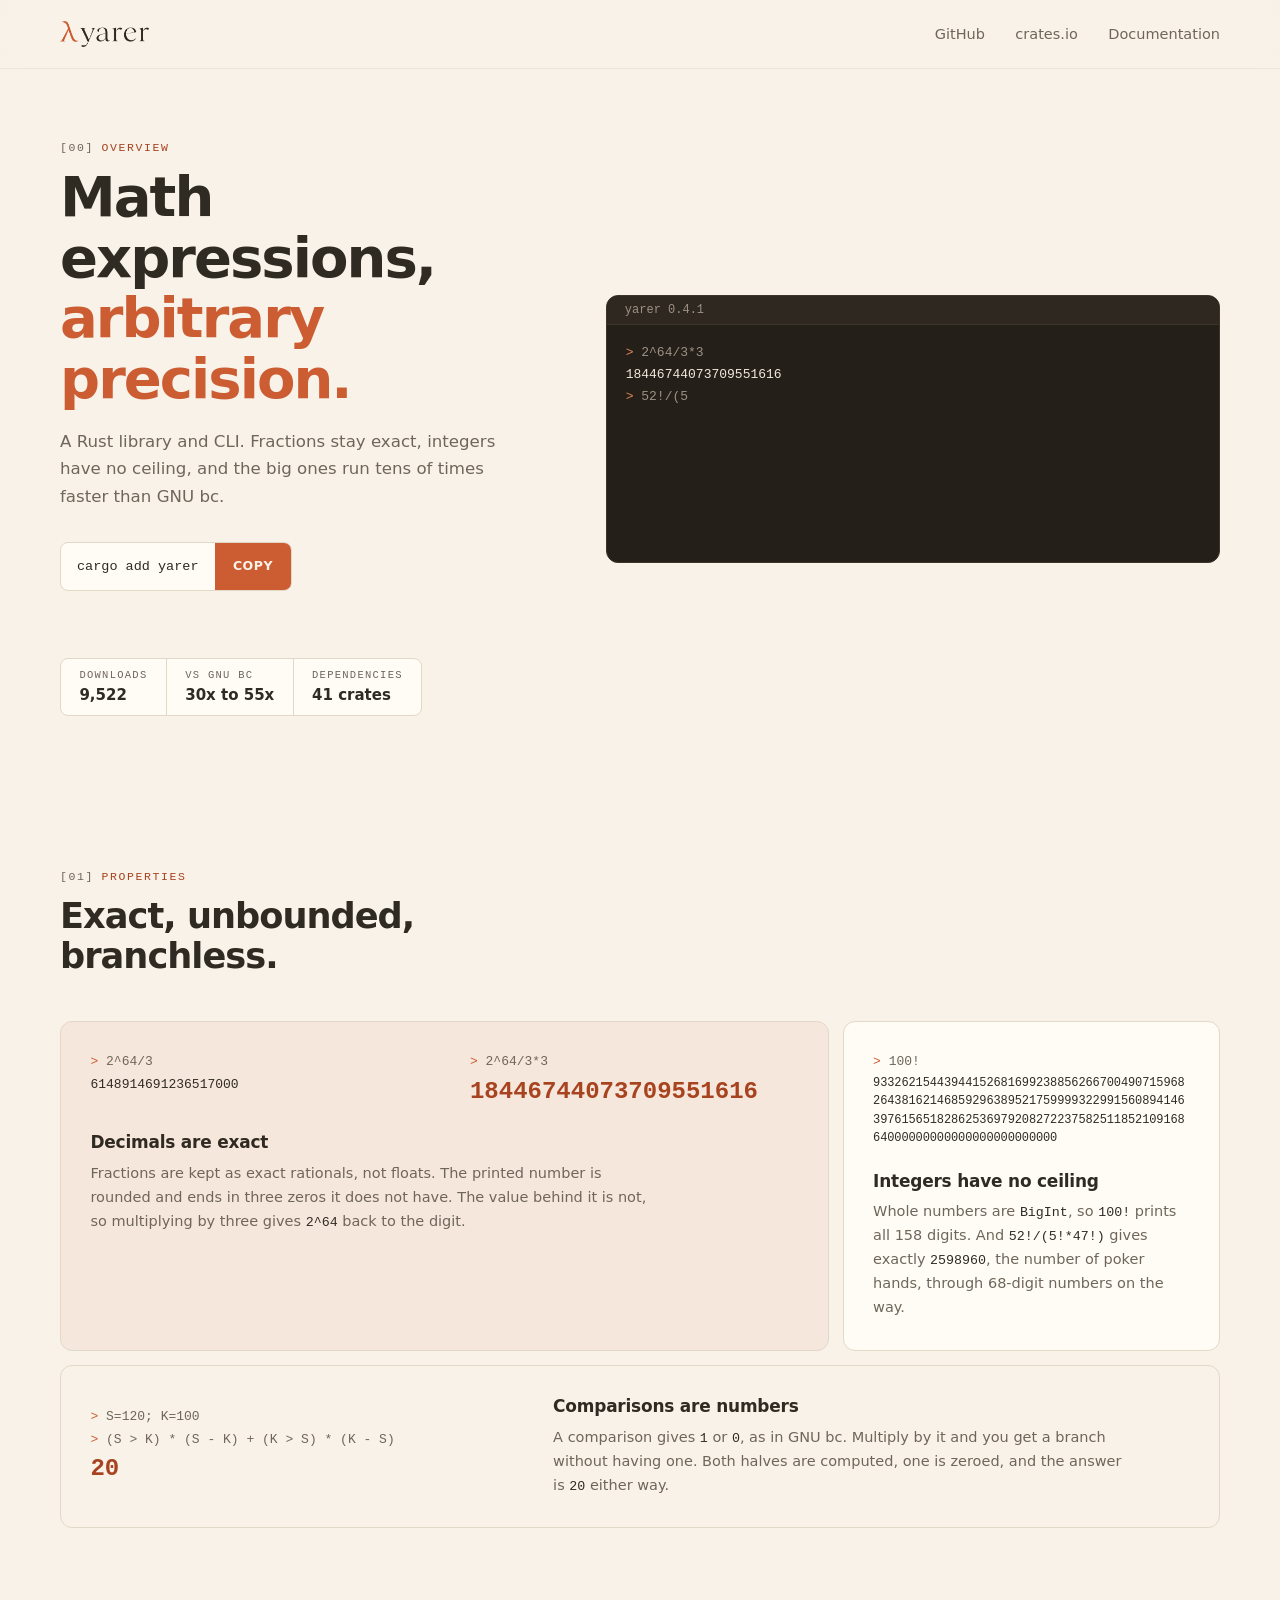
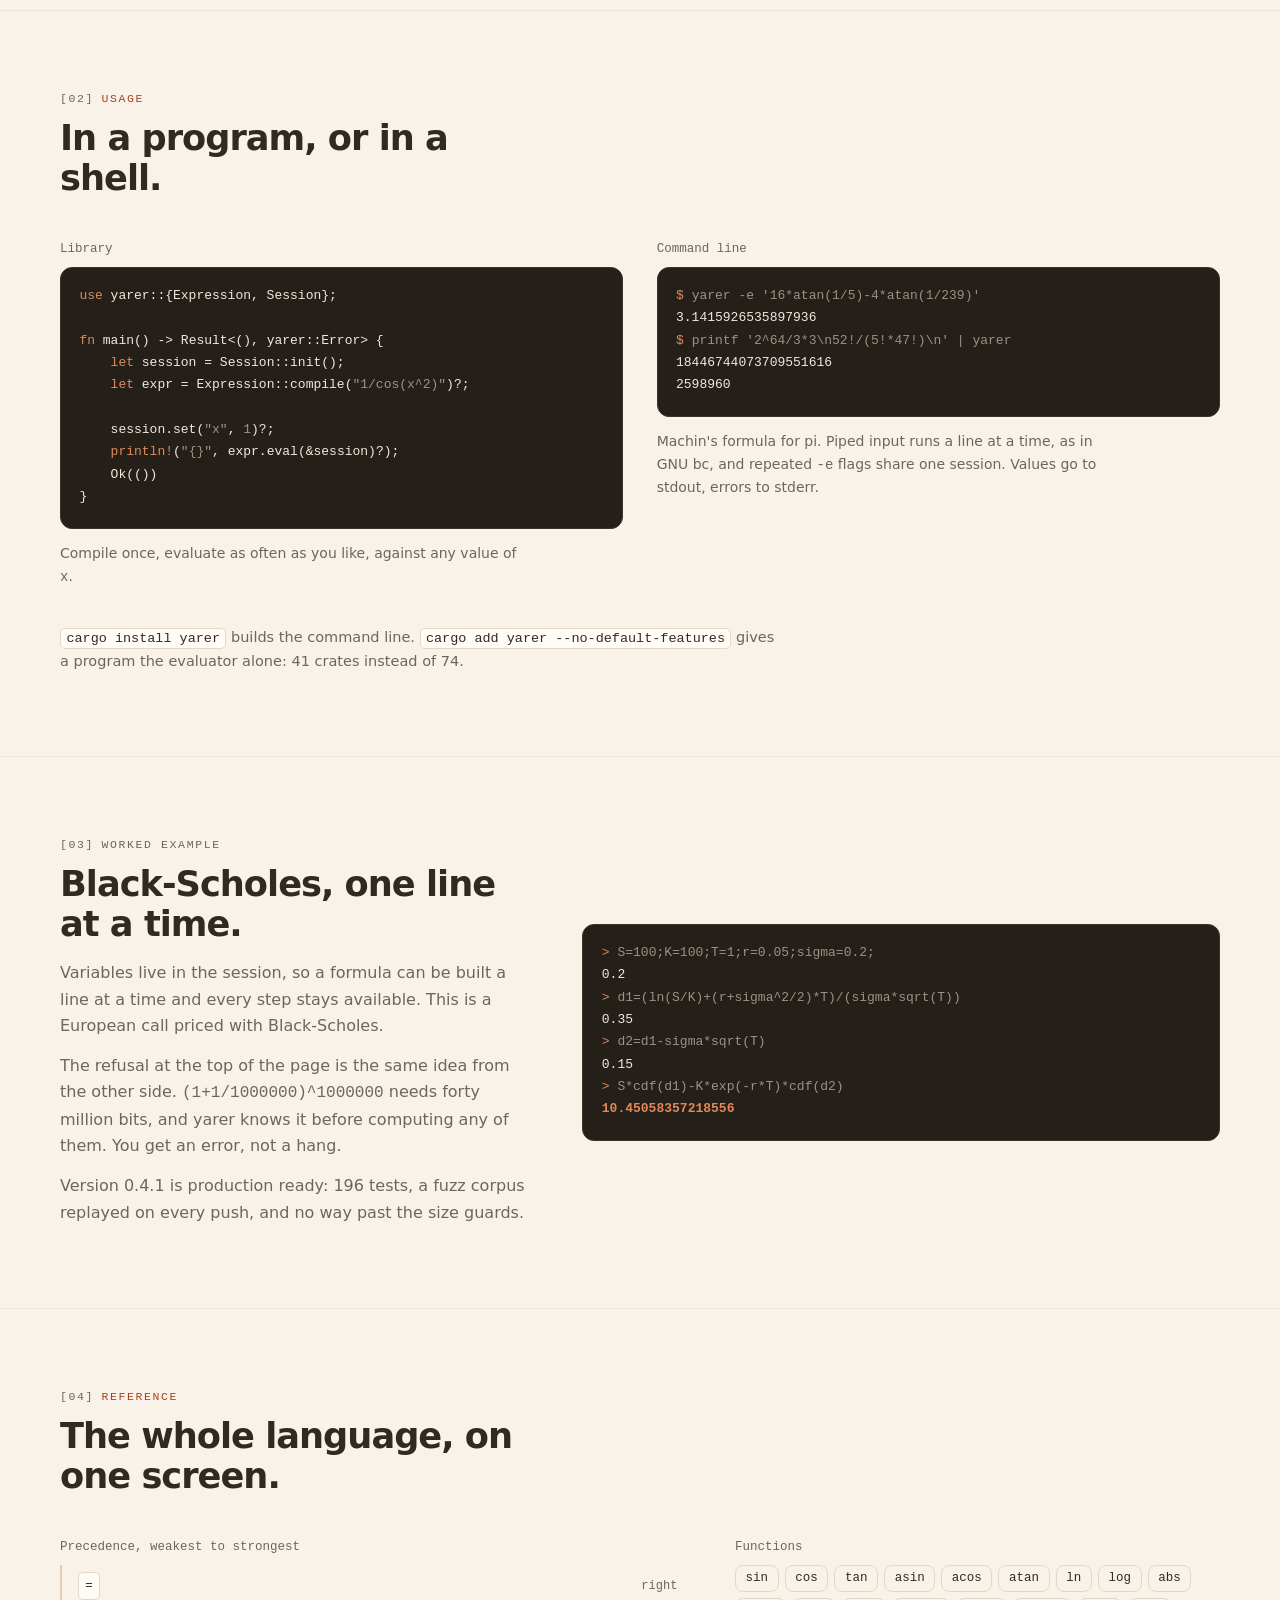
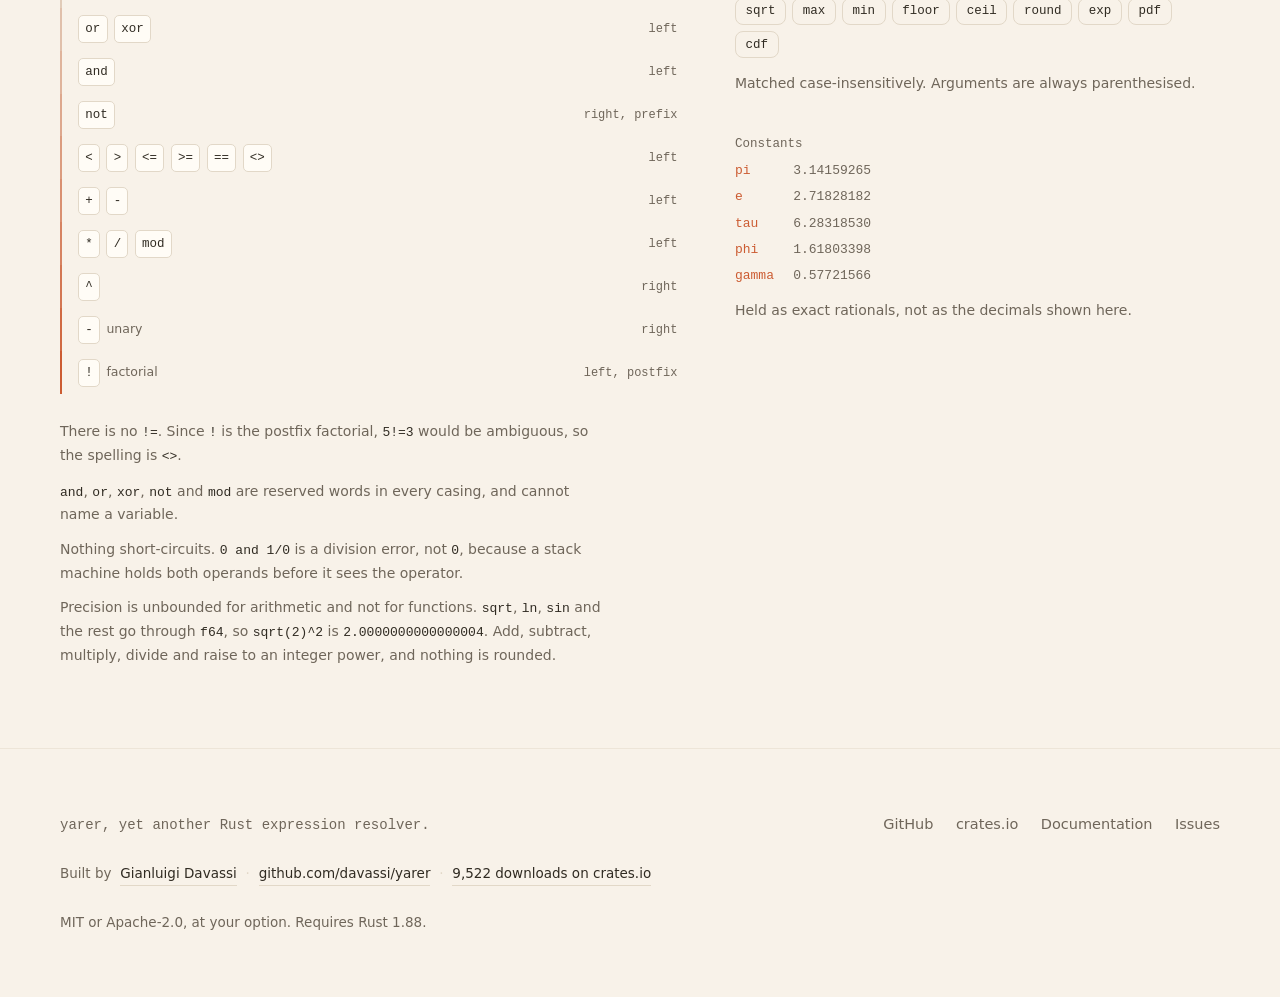
==== commit 1bf4ad5e: "Give the page something to be found by The title said "math expressions, evaluated exactly", which n" ====
--- a/index.html
+++ b/index.html
@@ -3,24 +3,57 @@
 <head>
 <meta charset="utf-8">
 <meta name="viewport" content="width=device-width, initial-scale=1">
-<title>yarer - math expressions, evaluated exactly</title>
-<meta name="description" content="yarer is a Rust library and CLI for evaluating mathematical expressions. Decimals are exact rationals, integers are unbounded, and every error carries the position of the token that broke.">
+<title>yarer: Rust expression evaluator with exact rationals</title>
+<meta name="description" content="A Rust library and CLI that evaluates mathematical expressions with a shunting yard parser: exact rational arithmetic, unbounded integers, and typed errors carrying the position of the token that broke.">
 <meta name="color-scheme" content="light">
 
 <link rel="canonical" href="https://davassi.github.io/yarer/">
 <meta property="og:type" content="website">
 <meta property="og:site_name" content="yarer">
 <meta property="og:url" content="https://davassi.github.io/yarer/">
-<meta property="og:title" content="yarer - math expressions, evaluated exactly">
+<meta property="og:title" content="yarer: Rust expression evaluator with exact rationals">
 <meta property="og:description" content="A Rust library and CLI for mathematical expressions. Exact rationals, unbounded integers, and tens of times faster than GNU bc on the big ones.">
 <meta property="og:image" content="https://davassi.github.io/yarer/og.png">
 <meta property="og:image:width" content="1200">
 <meta property="og:image:height" content="630">
-<meta property="og:image:alt" content="yarer: math expressions, evaluated exactly. A terminal showing 2^64/3*3 answering 18446744073709551616.">
+<meta property="og:image:alt" content="yarer: math expressions, arbitrary precision. A terminal showing 2^64/3*3 answering 18446744073709551616.">
 <meta name="twitter:card" content="summary_large_image">
 <meta name="twitter:image" content="https://davassi.github.io/yarer/og.png">
 
 <link rel="icon" href="data:image/svg+xml,%3Csvg xmlns='http://www.w3.org/2000/svg' viewBox='0 0 32 32'%3E%3Crect width='32' height='32' rx='7' fill='%23f8f2e9'/%3E%3Ctext x='16' y='24' font-family='Georgia,serif' font-size='24' fill='%23cc5c32' text-anchor='middle'%3E%CE%BB%3C/text%3E%3C/svg%3E">
+<script type="application/ld+json">
+{
+  "@context": "https://schema.org",
+  "@type": "SoftwareSourceCode",
+  "name": "yarer",
+  "alternateName": "Yet Another Rust Expression Resolver",
+  "description": "A Rust library and command line tool that evaluates mathematical expressions using the shunting yard algorithm, with exact rational arithmetic, unbounded integers and typed errors carrying a position.",
+  "url": "https://davassi.github.io/yarer/",
+  "codeRepository": "https://github.com/davassi/yarer",
+  "programmingLanguage": {
+    "@type": "ComputerLanguage",
+    "name": "Rust"
+  },
+  "runtimePlatform": "Rust 1.88",
+  "license": "https://spdx.org/licenses/MIT.html",
+  "softwareVersion": "0.4.1",
+  "downloadUrl": "https://crates.io/crates/yarer",
+  "author": {
+    "@type": "Person",
+    "name": "Gianluigi Davassi",
+    "url": "https://github.com/davassi"
+  },
+  "keywords": [
+    "expression evaluator",
+    "shunting yard",
+    "reverse polish notation",
+    "arbitrary precision",
+    "rational arithmetic",
+    "Rust",
+    "CLI calculator"
+  ]
+}
+</script>
 <link rel="stylesheet" href="style.css">
 </head>
 <body>
@@ -45,7 +78,7 @@
     <div class="shell hero__inner">
       <div class="hero__copy">
         <p class="eyebrow"><span class="eyebrow__i">[00]</span>Overview</p>
-        <h1>Math expressions,<br><span class="h1__accent">evaluated exactly.</span></h1>
+        <h1>Math expressions,<br><span class="h1__accent">arbitrary precision.</span></h1>
         <p class="lede">A Rust library and CLI. Fractions stay exact, integers have no ceiling,
           and the big ones run tens of times faster than GNU bc.</p>
 
@@ -241,6 +274,10 @@
             <li>Nothing short-circuits. <code>0 and 1/0</code> is a division error, not
               <code>0</code>, because a stack machine holds both operands before it sees the
               operator.</li>
+            <li>Precision is unbounded for arithmetic and not for functions. <code>sqrt</code>,
+              <code>ln</code>, <code>sin</code> and the rest go through <code>f64</code>, so
+              <code class="ex">sqrt(2)^2</code> is <code class="val">2.0000000000000004</code>. Add, subtract,
+              multiply, divide and raise to an integer power, and nothing is rounded.</li>
           </ul>
         </div>
 
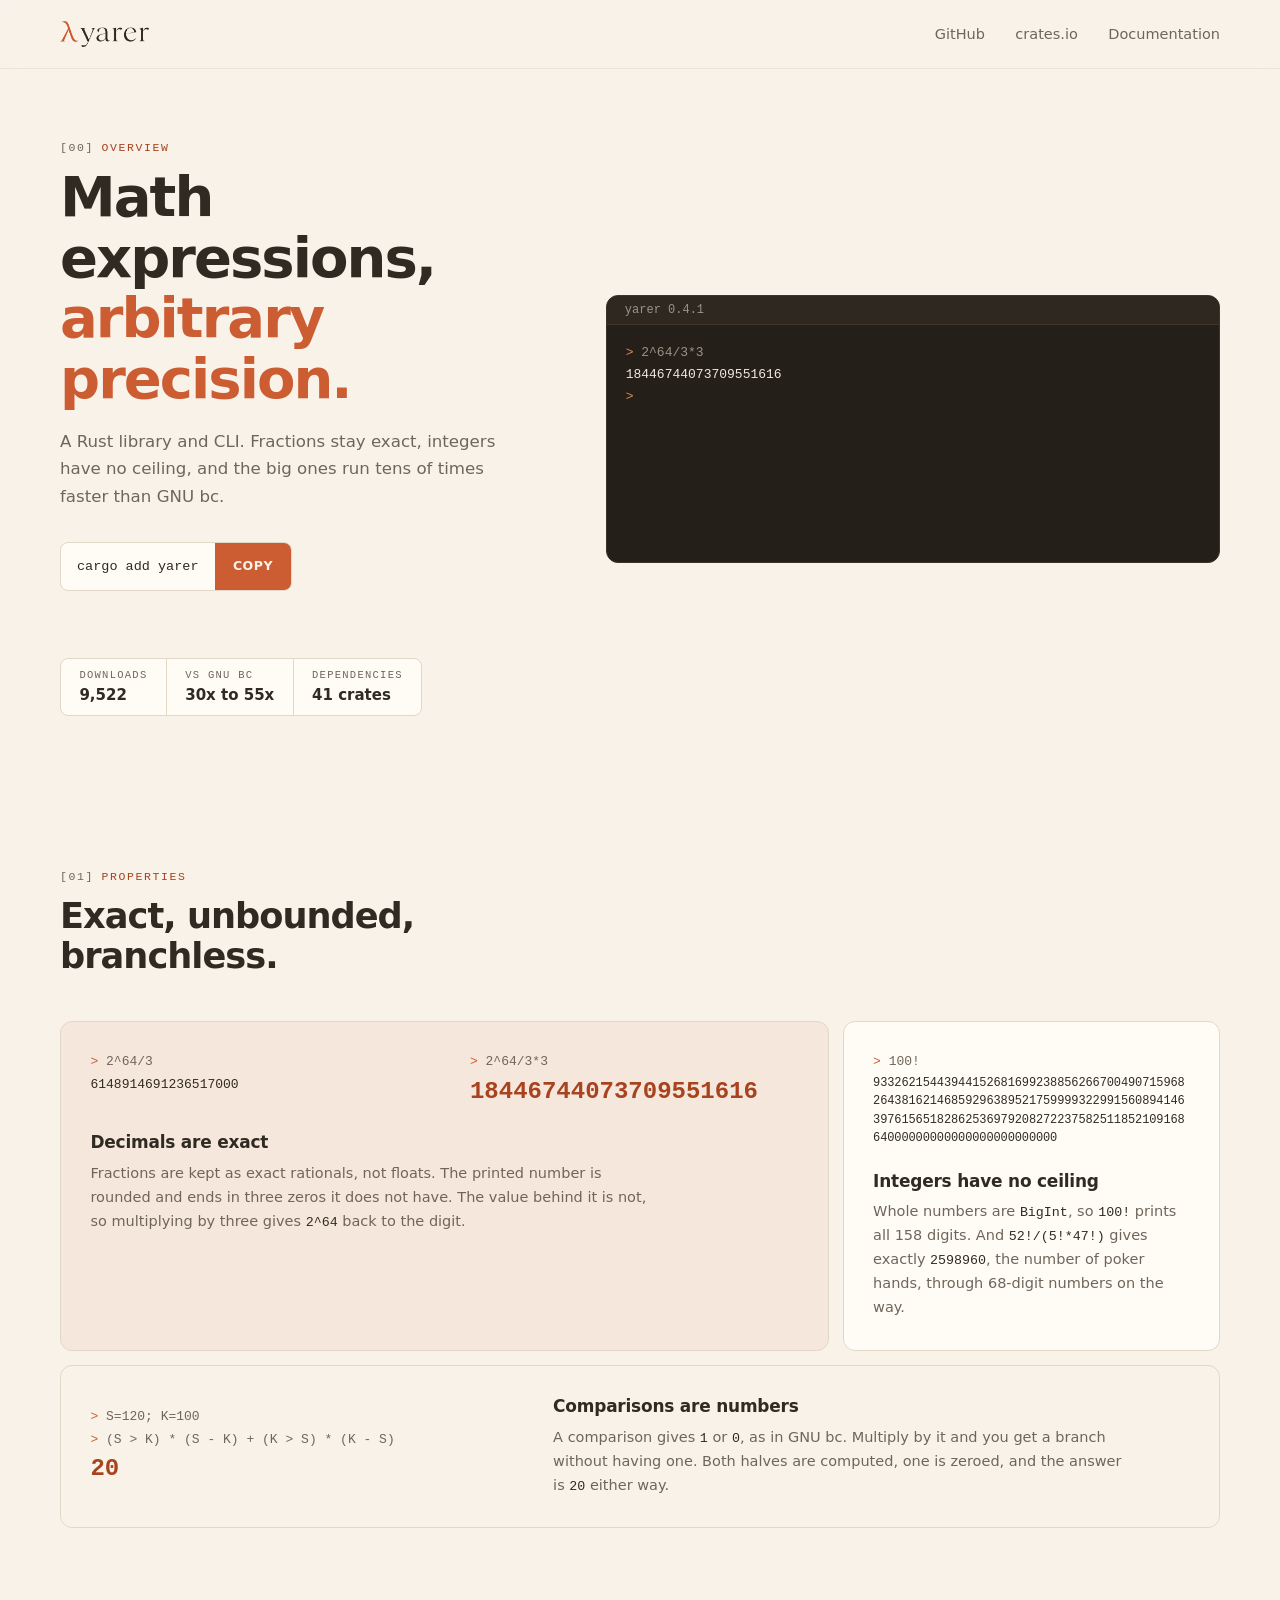
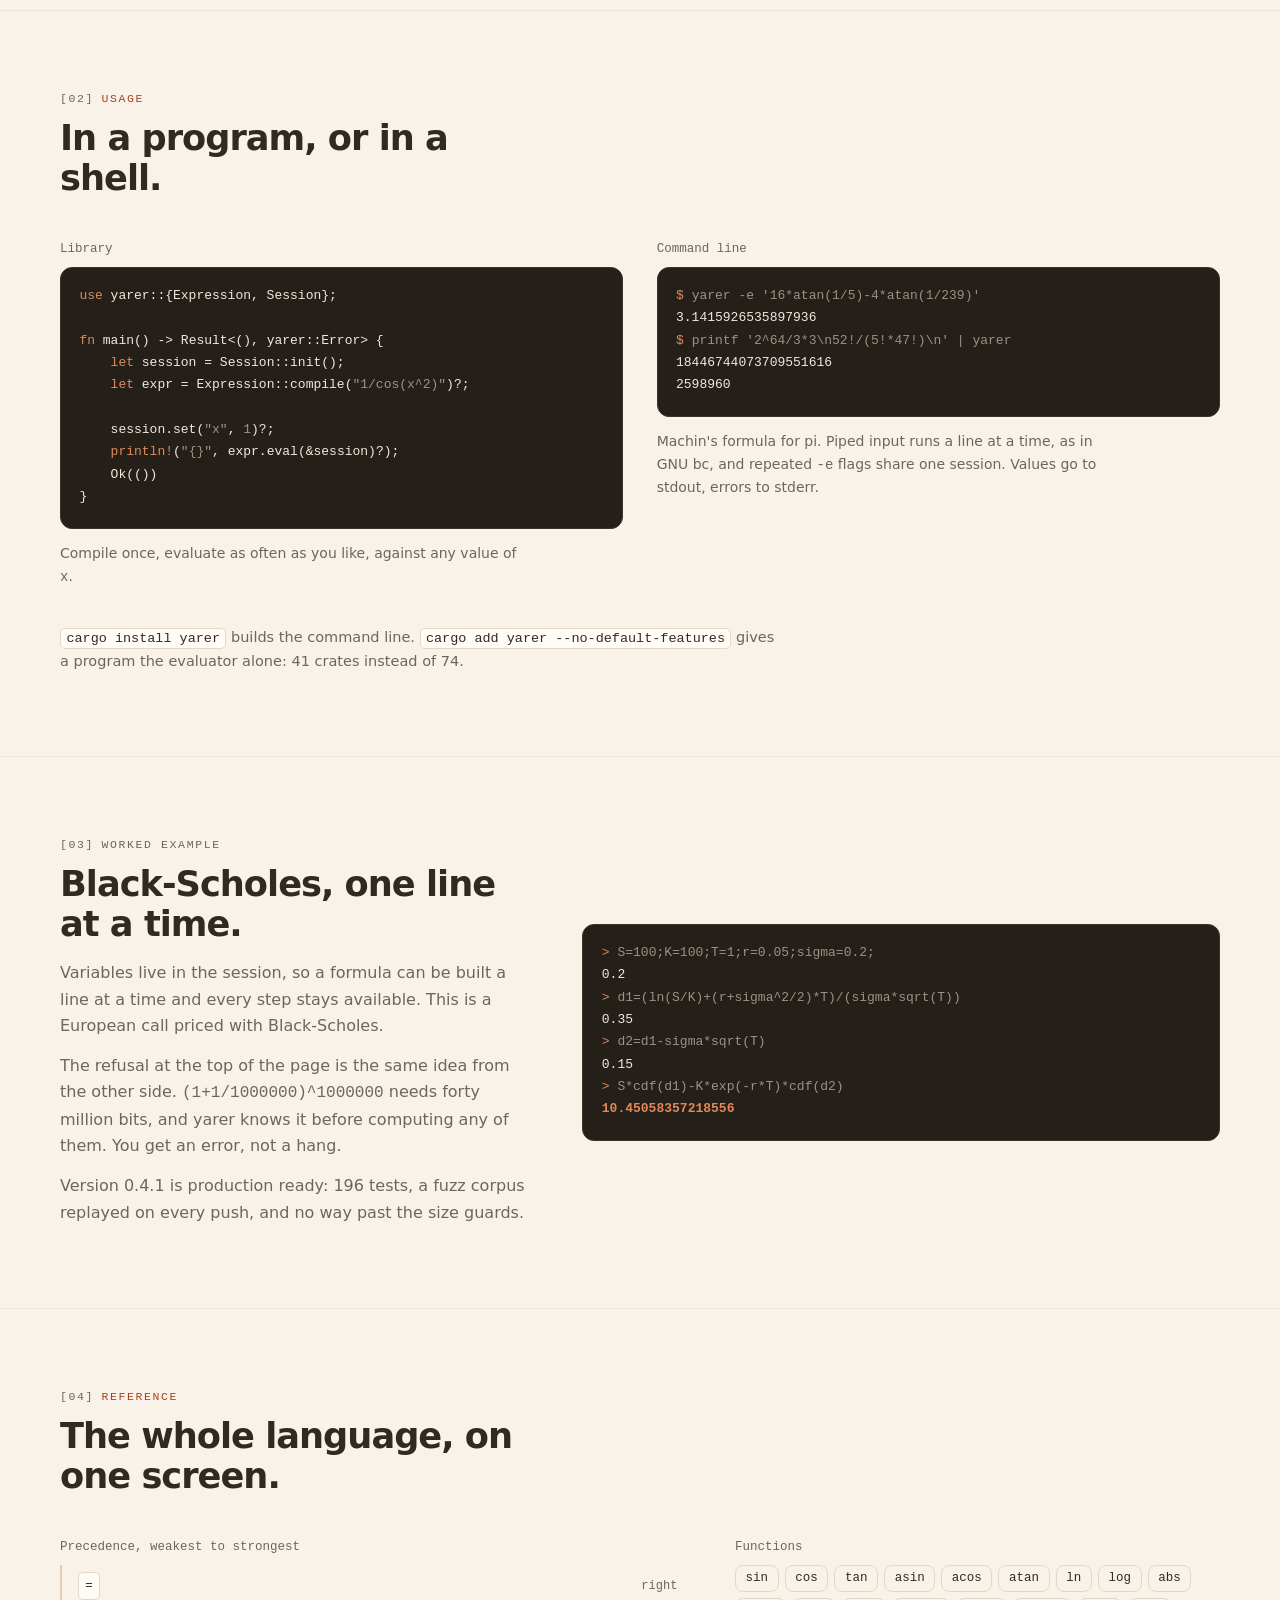
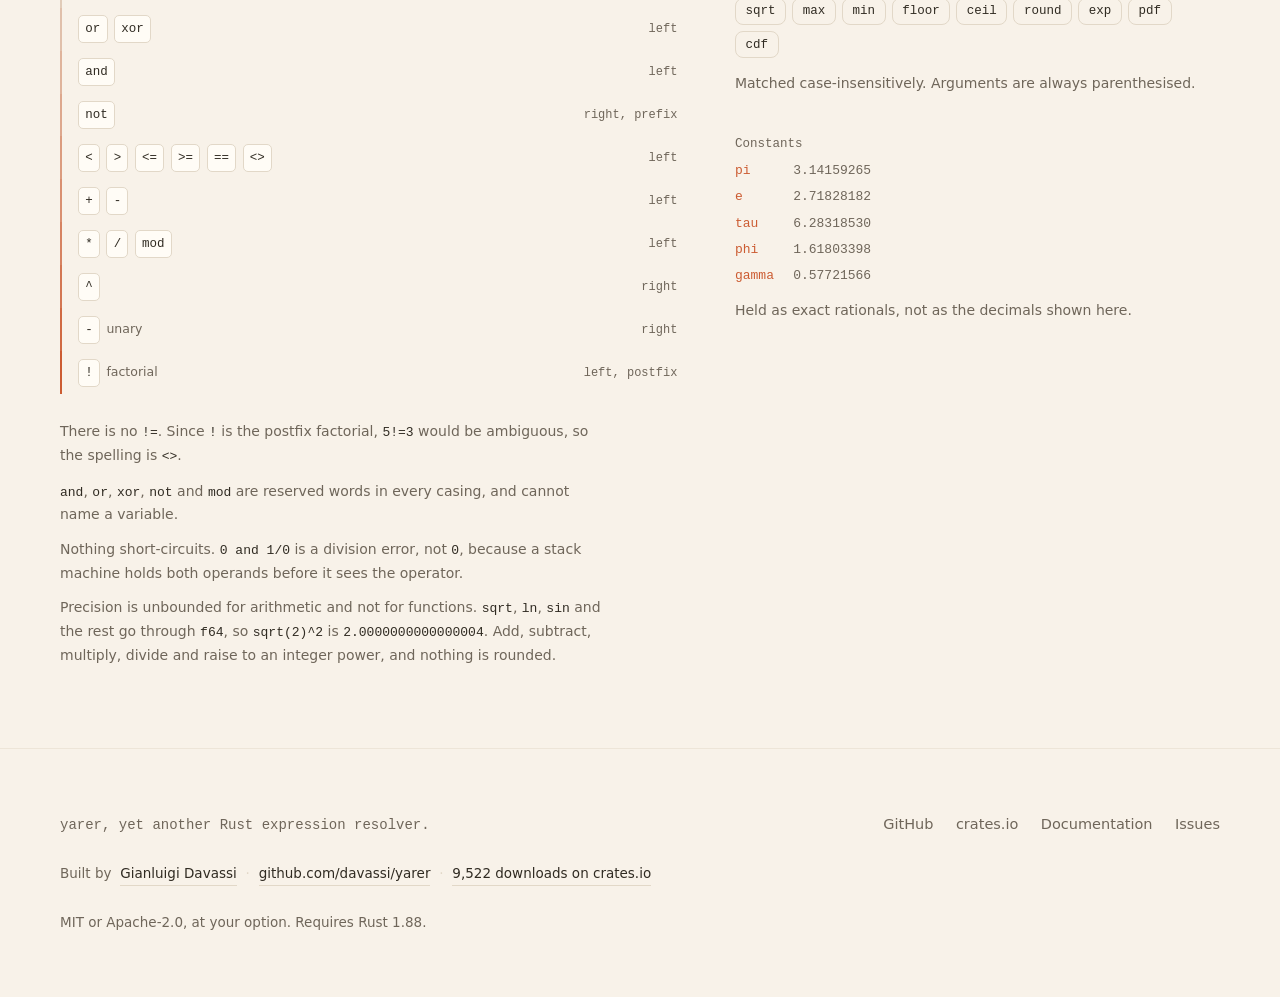
==== commit a1b45627: "Count the visits to the page Everything the page claims about itself, and every change made to it, w" ====
--- a/index.html
+++ b/index.html
@@ -330,5 +330,7 @@
 </footer>
 
 <script src="repl.js" defer></script>
+<script data-goatcounter="https://exquisitus.goatcounter.com/count"
+        async src="https://gc.zgo.at/count.js"></script>
 </body>
 </html>
